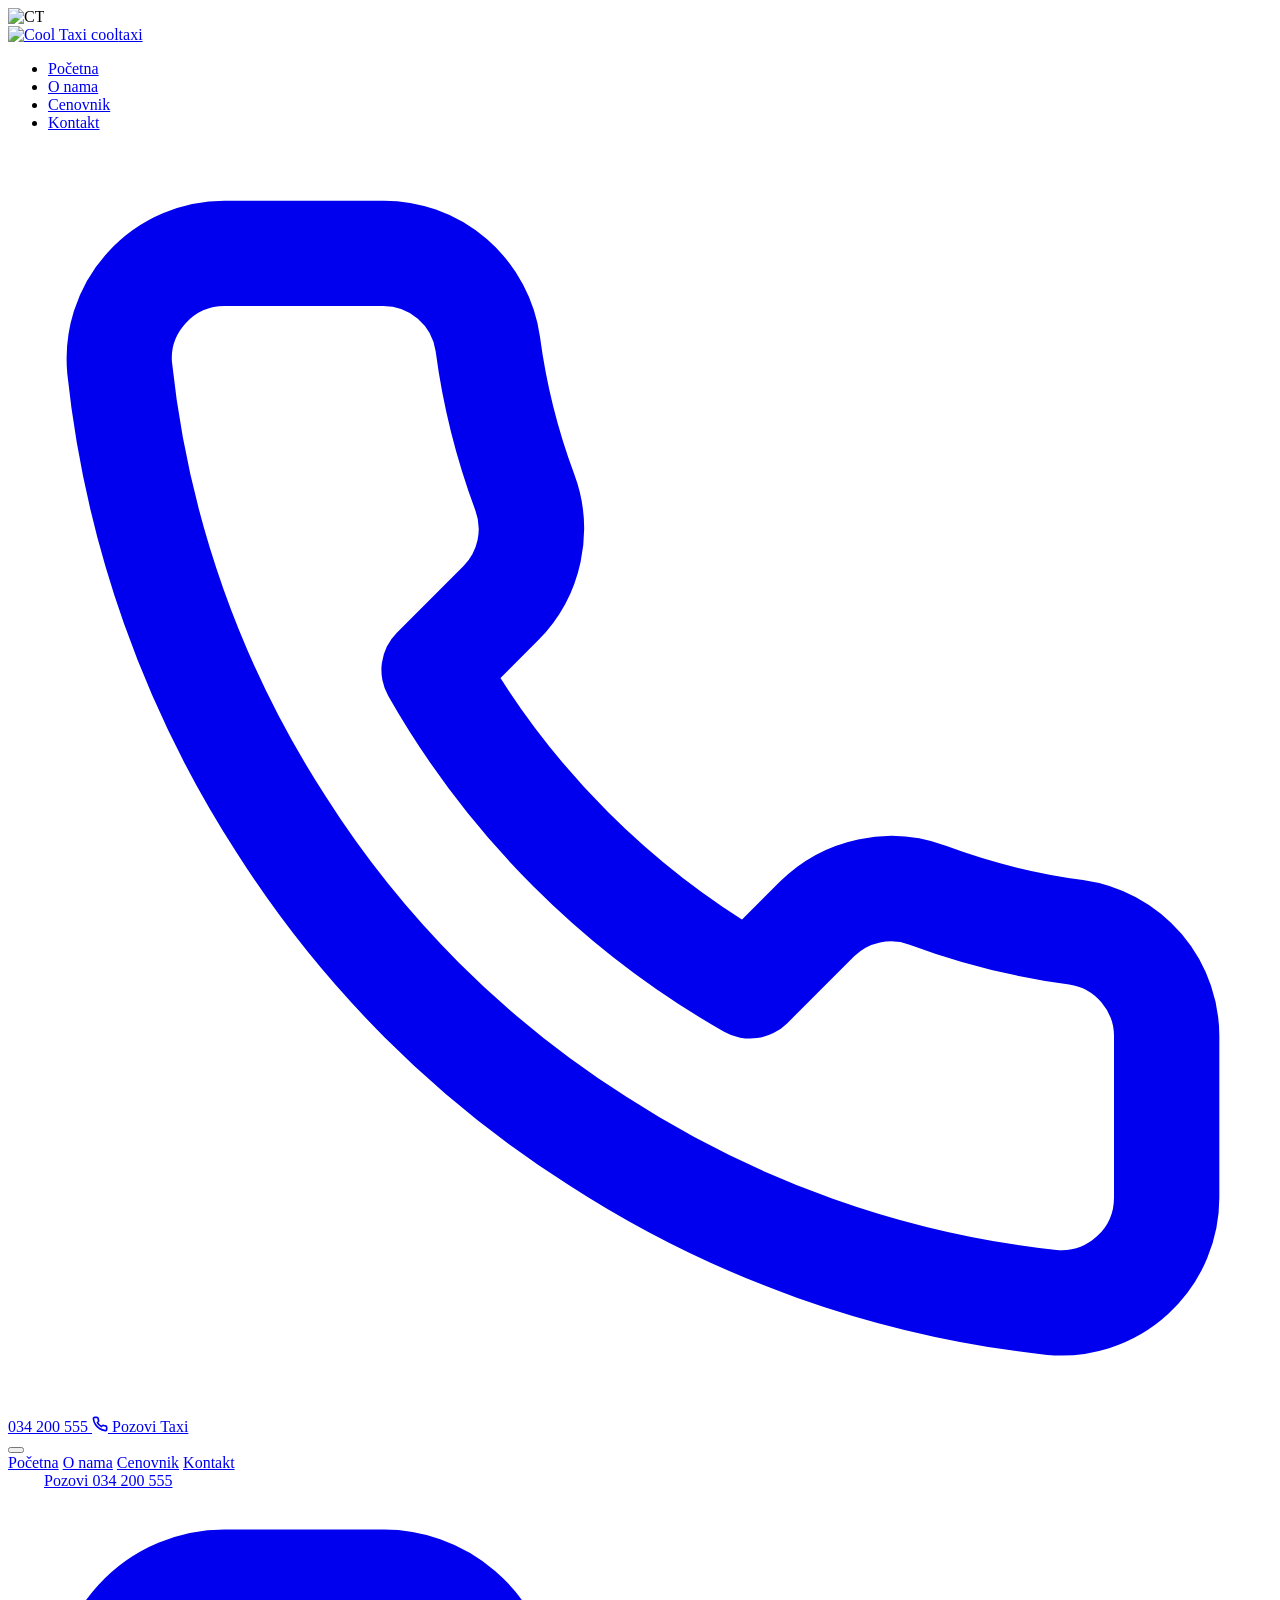
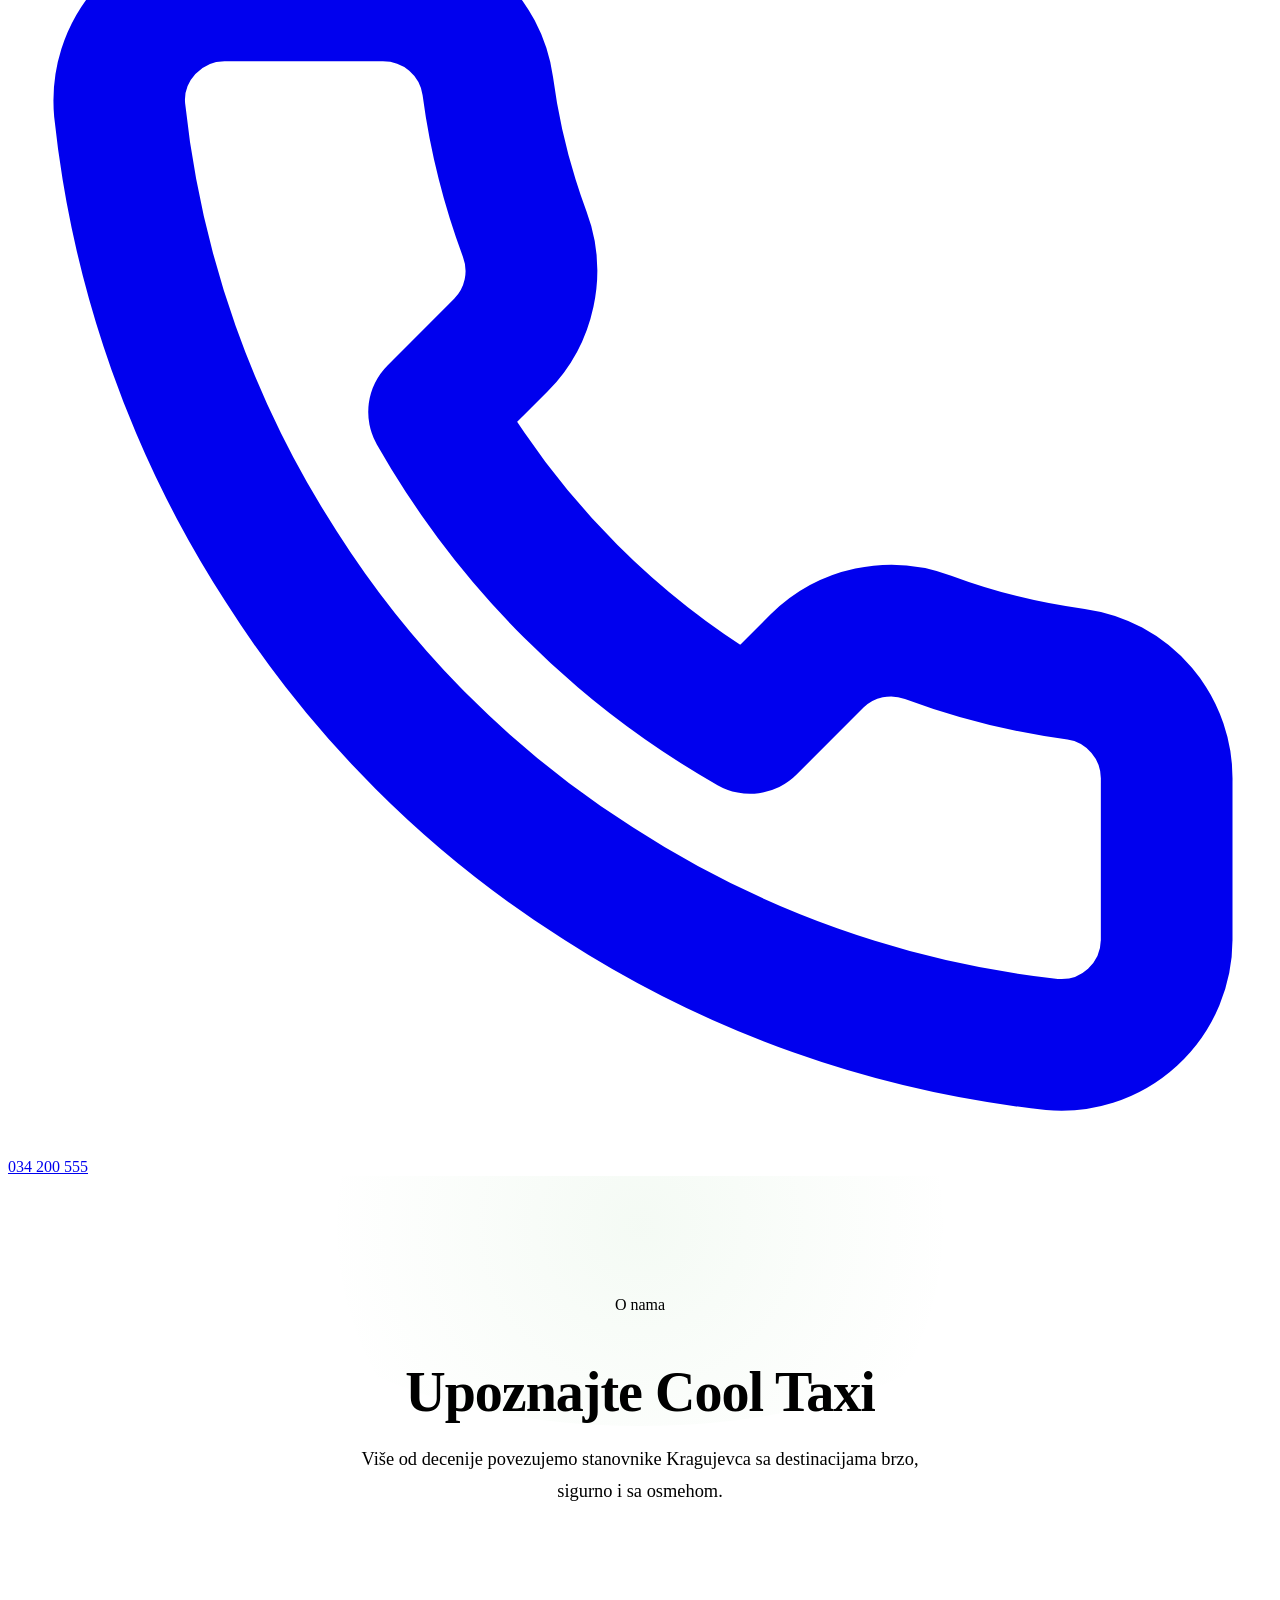
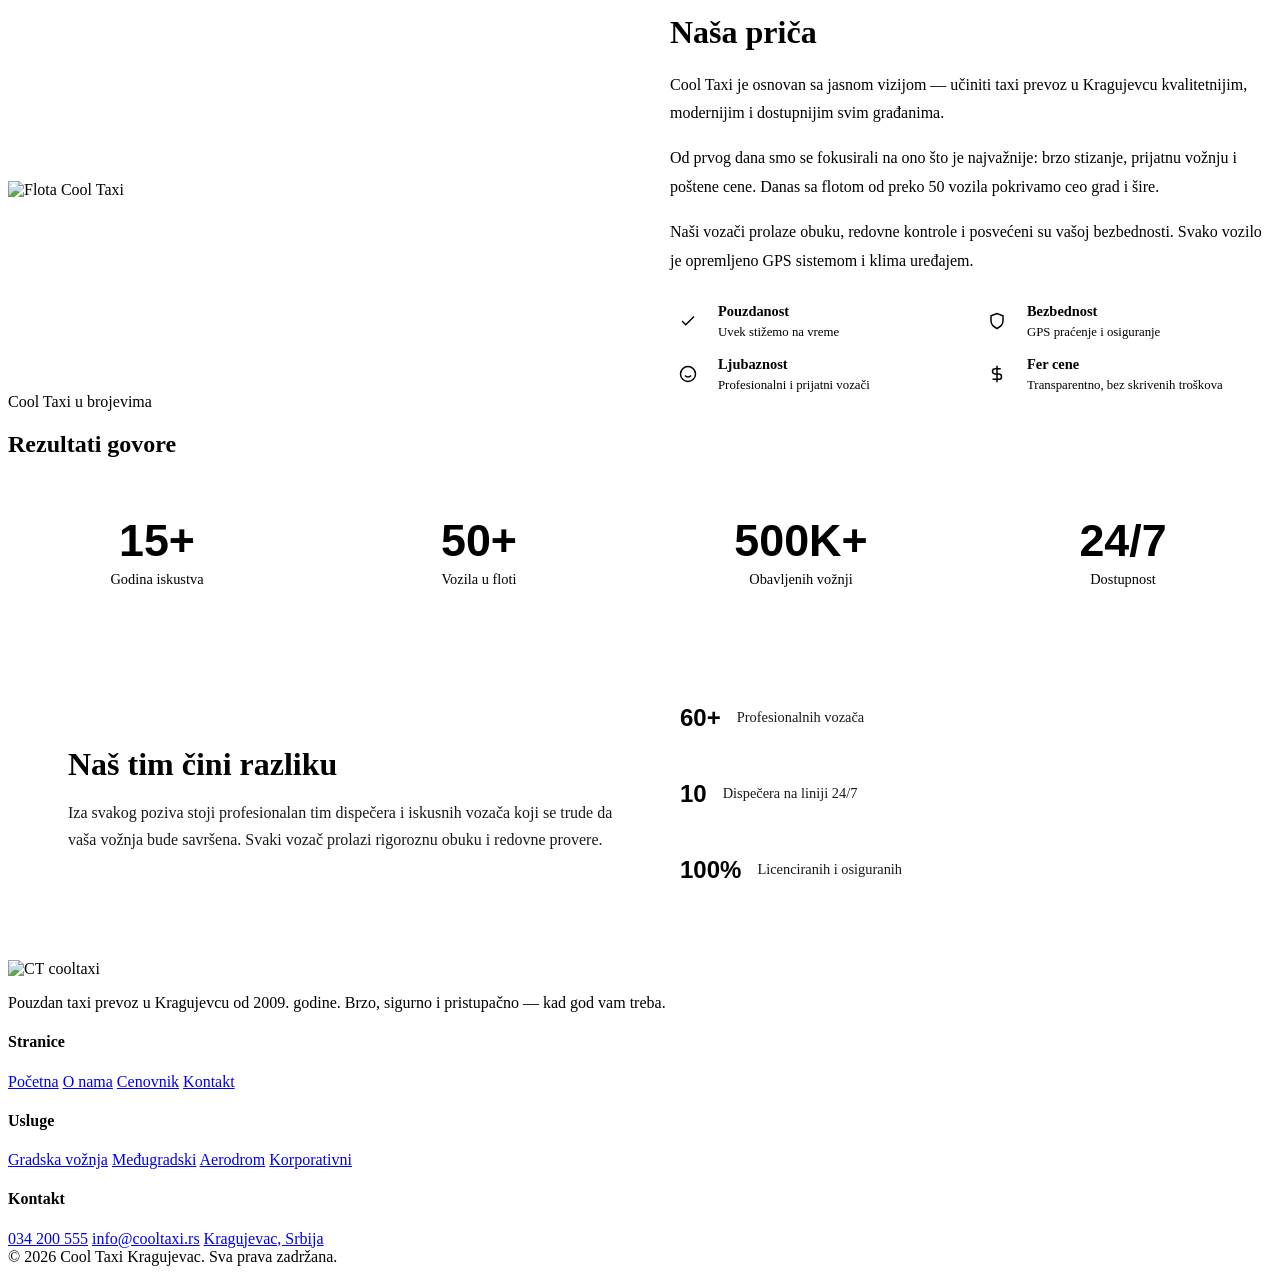
==== about.html @ 4e8cf523 "Add files via upload" ====
<!DOCTYPE html>
<html lang="sr">
<head>
  <meta charset="UTF-8">
  <meta name="viewport" content="width=device-width, initial-scale=1.0">
  <title>O nama — Cool Taxi Kragujevac</title>
  <meta name="description" content="Saznajte više o Cool Taxi Kragujevac — naša istorija, misija i tim.">
  <link rel="icon" href="assets/img/ct-logo.png" type="image/png">
  <link rel="stylesheet" href="assets/css/styles.css">
  <style>
    /* ===== ABOUT HERO ===== */
    .about-hero {
      background: linear-gradient(165deg, var(--white) 0%, var(--gray-50) 60%, var(--green-light) 100%);
      text-align: center;
      padding: 120px 24px 80px;
      position: relative;
      overflow: hidden;
    }

    .about-hero::before {
      content: '';
      position: absolute;
      top: -150px;
      left: 50%;
      transform: translateX(-50%);
      width: 800px;
      height: 400px;
      background: radial-gradient(circle, rgba(75,179,75,0.06) 0%, transparent 70%);
      border-radius: 50%;
    }

    .about-hero .container { position: relative; z-index: 2; }

    .about-hero h1 {
      font-size: clamp(2.5rem, 5vw, 3.5rem);
      margin-bottom: 20px;
      letter-spacing: -1px;
    }

    .about-hero h1 .highlight { color: var(--green-primary); }

    .about-hero p {
      font-size: 1.15rem;
      color: var(--text-secondary);
      max-width: 580px;
      margin: 0 auto;
      line-height: 1.7;
    }

    /* ===== STORY SECTION ===== */
    .story-grid {
      display: grid;
      grid-template-columns: 1fr 1fr;
      gap: 60px;
      align-items: center;
    }

    .story-image {
      border-radius: var(--radius-xl);
      overflow: hidden;
      box-shadow: var(--shadow-xl);
    }

    .story-image img { width: 100%; display: block; }

    .story-content h2 { font-size: 2rem; margin-bottom: 20px; }
    .story-content h2 .highlight { color: var(--green-primary); }

    .story-content p {
      color: var(--text-secondary);
      font-size: 1rem;
      line-height: 1.8;
      margin-bottom: 16px;
    }

    .story-values {
      display: grid;
      grid-template-columns: 1fr 1fr;
      gap: 16px;
      margin-top: 28px;
    }

    .value-item {
      display: flex;
      align-items: flex-start;
      gap: 12px;
    }

    .value-icon {
      width: 36px;
      height: 36px;
      min-width: 36px;
      border-radius: 10px;
      background: var(--green-glow);
      display: flex;
      align-items: center;
      justify-content: center;
    }

    .value-icon svg {
      width: 18px;
      height: 18px;
      color: var(--green-primary);
    }

    .value-item strong { display: block; font-size: 0.9rem; margin-bottom: 2px; }
    .value-item span { font-size: 0.8rem; color: var(--text-muted); }

    /* ===== MILESTONE HORIZONTAL SCROLL SECTION ===== */
    .milestone-section {
      padding: 0;
      position: relative;
      background: var(--charcoal);
      overflow: hidden;
    }

    .milestone-sticky {
      position: sticky;
      top: 0;
      height: 100vh;
      display: flex;
      flex-direction: column;
      justify-content: center;
      overflow: hidden;
    }

    .milestone-header {
      text-align: center;
      padding: 0 24px;
      margin-bottom: 48px;
    }

    .milestone-header .badge {
      display: inline-flex;
      align-items: center;
      gap: 6px;
      padding: 6px 16px;
      background: rgba(75,179,75,0.15);
      color: var(--green-primary);
      border-radius: 100px;
      font-size: 0.8rem;
      font-weight: 600;
      text-transform: uppercase;
      letter-spacing: 0.5px;
      margin-bottom: 12px;
    }

    .milestone-header h2 {
      font-family: 'Outfit', sans-serif;
      font-size: clamp(1.8rem, 3.5vw, 2.5rem);
      color: var(--white);
    }

    .road-container {
      position: relative;
      width: 100%;
      overflow: hidden;
    }

    .road-track {
      display: flex;
      gap: 0;
      will-change: transform;
      transition: none;
    }

    .road-bg {
      position: absolute;
      bottom: 94px;
      left: 0;
      width: 100%;
      height: 4px;
      background: rgba(255,255,255,0.06);
    }

    .road-dashes {
      position: absolute;
      bottom: 95px;
      left: 0;
      width: 300%;
      height: 2px;
      background: repeating-linear-gradient(90deg, rgba(255,255,255,0.15) 0px, rgba(255,255,255,0.15) 20px, transparent 20px, transparent 40px);
    }

    /* Each milestone card */
    .milestone-item {
      min-width: 300px;
      padding: 0 28px;
      display: flex;
      flex-direction: column;
      align-items: center;
      text-align: center;
      position: relative;
    }

    /* Icon circle per milestone */
    .milestone-icon {
      width: 72px;
      height: 72px;
      border-radius: 20px;
      background: rgba(75,179,75,0.15);
      border: 1.5px solid rgba(75,179,75,0.3);
      display: flex;
      align-items: center;
      justify-content: center;
      margin-bottom: 16px;
      font-size: 1.9rem;
      transition: background-color 0.3s ease;
    }

    .milestone-item:hover .milestone-icon {
      background: rgba(75,179,75,0.25);
    }

    .milestone-item .year {
      font-family: 'Outfit', sans-serif;
      font-size: 2.2rem;
      font-weight: 900;
      color: var(--green-primary);
      margin-bottom: 8px;
      line-height: 1;
    }

    .milestone-item .title {
      font-family: 'Outfit', sans-serif;
      font-size: 1rem;
      font-weight: 700;
      color: var(--white);
      margin-bottom: 8px;
    }

    .milestone-item .desc {
      font-size: 0.82rem;
      color: var(--gray-400);
      line-height: 1.6;
      max-width: 240px;
    }

    .milestone-item .dot {
      width: 12px;
      height: 12px;
      background: var(--green-primary);
      border-radius: 50%;
      margin-top: 20px;
      box-shadow: 0 0 12px rgba(75,179,75,0.5);
      position: relative;
    }

    .milestone-item .dot::before {
      content: '';
      position: absolute;
      top: 50%;
      left: 50%;
      transform: translate(-50%, -50%);
      width: 24px;
      height: 24px;
      border: 2px solid rgba(75,179,75,0.3);
      border-radius: 50%;
    }

    /* Taxi car on road */
    .taxi-on-road {
      position: absolute;
      bottom: 80px;
      left: 40px;
      width: 60px;
      height: 30px;
      transition: none;
      will-change: left;
      z-index: 10;
    }

    .taxi-on-road svg { width: 100%; height: 100%; }

    .milestone-progress-bar {
      position: absolute;
      bottom: 40px;
      left: 24px;
      right: 24px;
      height: 6px;
      background: rgba(255,255,255,0.08);
      border-radius: 3px;
    }

    .milestone-progress-fill {
      height: 100%;
      width: 0%;
      background: linear-gradient(90deg, var(--green-primary), #6FD36F);
      border-radius: 3px;
      transition: width 0.05s linear;
    }

    /* ===== NUMBERS / STATS ===== */
    .stats-section { background: var(--white); }

    .stats-grid {
      display: grid;
      grid-template-columns: repeat(4, 1fr);
      gap: 24px;
    }

    .stat-card {
      text-align: center;
      padding: 40px 20px;
      background: var(--gray-50);
      border-radius: var(--radius-lg);
      border: 1px solid var(--gray-200);
      transition: border-color 0.3s ease, transform 0.3s ease, box-shadow 0.3s ease;
    }

    .stat-card:hover {
      border-color: var(--green-primary);
      transform: translateY(-4px);
      box-shadow: var(--shadow-md);
    }

    .stat-card .number {
      font-family: 'Outfit', sans-serif;
      font-size: 2.8rem;
      font-weight: 900;
      color: var(--green-primary);
      line-height: 1;
    }

    .stat-card .label {
      font-size: 0.9rem;
      color: var(--text-secondary);
      margin-top: 8px;
    }

    /* ===== TEAM ===== */
    .team-banner {
      background: linear-gradient(135deg, var(--green-primary), #3DB83D);
      color: var(--white);
      border-radius: var(--radius-xl);
      padding: 60px;
      display: grid;
      grid-template-columns: 1fr 1fr;
      gap: 40px;
      align-items: center;
      position: relative;
      overflow: hidden;
    }

    .team-banner::before {
      content: '';
      position: absolute;
      top: -50%;
      right: -30%;
      width: 400px;
      height: 400px;
      background: rgba(255,255,255,0.06);
      border-radius: 50%;
    }

    .team-banner h2 { font-size: 2rem; margin-bottom: 16px; }
    .team-banner p { opacity: 0.9; line-height: 1.7; font-size: 1rem; }

    .team-banner-right {
      display: flex;
      flex-direction: column;
      gap: 16px;
    }

    .team-item {
      display: flex;
      align-items: center;
      gap: 16px;
      background: rgba(255,255,255,0.12);
      border-radius: var(--radius-md);
      padding: 16px 20px;
    }

    .team-item .num {
      font-family: 'Outfit', sans-serif;
      font-size: 1.5rem;
      font-weight: 800;
    }

    .team-item span { font-size: 0.9rem; opacity: 0.9; }

    /* ===== RESPONSIVE ===== */
    @media (max-width: 1024px) {
      .story-grid { grid-template-columns: 1fr; gap: 32px; }
      .stats-grid { grid-template-columns: 1fr 1fr; }
      .team-banner { grid-template-columns: 1fr; padding: 40px; }
    }

    @media (max-width: 768px) {
      .about-hero { padding: 80px 16px 60px; }
      .story-values { grid-template-columns: 1fr; }
      .milestone-item { min-width: 260px; padding: 0 20px; }
      .milestone-icon { width: 56px; height: 56px; font-size: 1.5rem; }
      .stats-grid { grid-template-columns: 1fr 1fr; }
      .team-banner { padding: 32px; }
    }

    @media (max-width: 480px) {
      .stats-grid { grid-template-columns: 1fr; }
    }
  </style>
</head>
<body>

  <!-- Loading Screen -->
  <div class="loader-screen">
    <img src="assets/img/ct-logo.png" alt="CT" class="loader-logo">
    <div class="loader-car"></div>
  </div>

  <!-- Progress Bar -->
  <div class="top-progress-bar"><div class="fill"></div></div>

  <!-- Navbar -->
  <nav class="navbar">
    <div class="nav-container">
      <a href="index.html" class="nav-logo">
        <img src="assets/img/ct-logo.png" alt="Cool Taxi">
        <span class="cool">cool</span><span class="taxi">taxi</span>
      </a>
      <ul class="nav-links">
        <li><a href="index.html">Početna</a></li>
        <li><a href="about.html" class="active">O nama</a></li>
        <li><a href="cenovnik.html">Cenovnik</a></li>
        <li><a href="kontakt.html">Kontakt</a></li>
      </ul>
      <div class="nav-cta">
        <a href="tel:034200555" class="nav-phone">
          <svg xmlns="http://www.w3.org/2000/svg" viewBox="0 0 24 24" fill="none" stroke="currentColor" stroke-width="2" stroke-linecap="round" stroke-linejoin="round"><path d="M22 16.92v3a2 2 0 0 1-2.18 2 19.79 19.79 0 0 1-8.63-3.07 19.5 19.5 0 0 1-6-6 19.79 19.79 0 0 1-3.07-8.67A2 2 0 0 1 4.11 2h3a2 2 0 0 1 2 1.72c.127.96.362 1.903.7 2.81a2 2 0 0 1-.45 2.11L8.09 9.91a16 16 0 0 0 6 6l1.27-1.27a2 2 0 0 1 2.11-.45c.907.338 1.85.573 2.81.7A2 2 0 0 1 22 16.92z"/></svg>
          034 200 555
        </a>
        <a href="tel:034200555" class="btn-primary">
          <svg xmlns="http://www.w3.org/2000/svg" width="16" height="16" viewBox="0 0 24 24" fill="none" stroke="currentColor" stroke-width="2.5" stroke-linecap="round" stroke-linejoin="round"><path d="M22 16.92v3a2 2 0 0 1-2.18 2 19.79 19.79 0 0 1-8.63-3.07 19.5 19.5 0 0 1-6-6 19.79 19.79 0 0 1-3.07-8.67A2 2 0 0 1 4.11 2h3a2 2 0 0 1 2 1.72c.127.96.362 1.903.7 2.81a2 2 0 0 1-.45 2.11L8.09 9.91a16 16 0 0 0 6 6l1.27-1.27a2 2 0 0 1 2.11-.45c.907.338 1.85.573 2.81.7A2 2 0 0 1 22 16.92z"/></svg>
          Pozovi Taxi
        </a>
      </div>
      <button class="hamburger" aria-label="Menu">
        <span></span><span></span><span></span>
      </button>
    </div>
  </nav>

  <!-- Mobile Menu -->
  <div class="mobile-menu">
    <a href="index.html">Početna</a>
    <a href="about.html" class="active">O nama</a>
    <a href="cenovnik.html">Cenovnik</a>
    <a href="kontakt.html">Kontakt</a>
    <div class="mobile-phone">
      <a href="tel:034200555" class="btn-primary" style="padding:14px 36px;font-size:1rem;">Pozovi 034 200 555</a>
    </div>
  </div>

  <!-- Phone Float -->
  <a href="tel:034200555" class="phone-float">
    <svg xmlns="http://www.w3.org/2000/svg" viewBox="0 0 24 24" fill="none" stroke="currentColor" stroke-width="2.5" stroke-linecap="round" stroke-linejoin="round"><path d="M22 16.92v3a2 2 0 0 1-2.18 2 19.79 19.79 0 0 1-8.63-3.07 19.5 19.5 0 0 1-6-6 19.79 19.79 0 0 1-3.07-8.67A2 2 0 0 1 4.11 2h3a2 2 0 0 1 2 1.72c.127.96.362 1.903.7 2.81a2 2 0 0 1-.45 2.11L8.09 9.91a16 16 0 0 0 6 6l1.27-1.27a2 2 0 0 1 2.11-.45c.907.338 1.85.573 2.81.7A2 2 0 0 1 22 16.92z"/></svg>
    <span class="tooltip">034 200 555</span>
  </a>

  <!-- ==================== HERO ==================== -->
  <section class="about-hero">
    <div class="container">
      <div class="section-header" style="margin-bottom:0;">
        <div class="badge">O nama</div>
        <h1>Upoznajte <span class="highlight">Cool Taxi</span></h1>
        <p>Više od decenije povezujemo stanovnike Kragujevca sa destinacijama brzo, sigurno i sa osmehom.</p>
      </div>
    </div>
  </section>

  <!-- ==================== NAŠA PRIČA ==================== -->
  <section class="section">
    <div class="container">
      <div class="story-grid">
        <div class="story-image reveal-left">
          <img src="assets/img/fleet.png" alt="Flota Cool Taxi">
        </div>
        <div class="story-content reveal-right">
          <h2>Naša <span class="highlight">priča</span></h2>
          <p>Cool Taxi je osnovan sa jasnom vizijom — učiniti taxi prevoz u Kragujevcu kvalitetnijim, modernijim i dostupnijim svim građanima.</p>
          <p>Od prvog dana smo se fokusirali na ono što je najvažnije: brzo stizanje, prijatnu vožnju i poštene cene. Danas sa flotom od preko 50 vozila pokrivamo ceo grad i šire.</p>
          <p>Naši vozači prolaze obuku, redovne kontrole i posvećeni su vašoj bezbednosti. Svako vozilo je opremljeno GPS sistemom i klima uređajem.</p>

          <div class="story-values">
            <div class="value-item">
              <div class="value-icon">
                <svg xmlns="http://www.w3.org/2000/svg" viewBox="0 0 24 24" fill="none" stroke="currentColor" stroke-width="2"><polyline points="20 6 9 17 4 12"/></svg>
              </div>
              <div><strong>Pouzdanost</strong><span>Uvek stižemo na vreme</span></div>
            </div>
            <div class="value-item">
              <div class="value-icon">
                <svg xmlns="http://www.w3.org/2000/svg" viewBox="0 0 24 24" fill="none" stroke="currentColor" stroke-width="2"><path d="M12 22s8-4 8-10V5l-8-3-8 3v7c0 6 8 10 8 10z"/></svg>
              </div>
              <div><strong>Bezbednost</strong><span>GPS praćenje i osiguranje</span></div>
            </div>
            <div class="value-item">
              <div class="value-icon">
                <svg xmlns="http://www.w3.org/2000/svg" viewBox="0 0 24 24" fill="none" stroke="currentColor" stroke-width="2"><circle cx="12" cy="12" r="10"/><path d="M8 14s1.5 2 4 2 4-2 4-2"/><line x1="9" y1="9" x2="9.01" y2="9"/><line x1="15" y1="9" x2="15.01" y2="9"/></svg>
              </div>
              <div><strong>Ljubaznost</strong><span>Profesionalni i prijatni vozači</span></div>
            </div>
            <div class="value-item">
              <div class="value-icon">
                <svg xmlns="http://www.w3.org/2000/svg" viewBox="0 0 24 24" fill="none" stroke="currentColor" stroke-width="2"><line x1="12" y1="1" x2="12" y2="23"/><path d="M17 5H9.5a3.5 3.5 0 0 0 0 7h5a3.5 3.5 0 0 1 0 7H6"/></svg>
              </div>
              <div><strong>Fer cene</strong><span>Transparentno, bez skrivenih troškova</span></div>
            </div>
          </div>
        </div>
      </div>
    </div>
  </section>

  <!-- ==================== STATS ==================== -->
  <section class="section stats-section">
    <div class="container">
      <div class="section-header reveal">
        <div class="badge">Cool Taxi u brojevima</div>
        <h2>Rezultati govore</h2>
      </div>
      <div class="stats-grid">
        <div class="stat-card reveal" style="transition-delay:0.05s">
          <div class="number">15+</div>
          <div class="label">Godina iskustva</div>
        </div>
        <div class="stat-card reveal" style="transition-delay:0.15s">
          <div class="number">50+</div>
          <div class="label">Vozila u floti</div>
        </div>
        <div class="stat-card reveal" style="transition-delay:0.25s">
          <div class="number">500K+</div>
          <div class="label">Obavljenih vožnji</div>
        </div>
        <div class="stat-card reveal" style="transition-delay:0.35s">
          <div class="number">24/7</div>
          <div class="label">Dostupnost</div>
        </div>
      </div>
    </div>
  </section>

  <!-- ==================== TEAM BANNER ==================== -->
  <section class="section">
    <div class="container">
      <div class="team-banner reveal">
        <div>
          <h2>Naš tim čini razliku</h2>
          <p>Iza svakog poziva stoji profesionalan tim dispečera i iskusnih vozača koji se trude da vaša vožnja bude savršena. Svaki vozač prolazi rigoroznu obuku i redovne provere.</p>
        </div>
        <div class="team-banner-right">
          <div class="team-item">
            <div class="num">60+</div>
            <span>Profesionalnih vozača</span>
          </div>
          <div class="team-item">
            <div class="num">10</div>
            <span>Dispečera na liniji 24/7</span>
          </div>
          <div class="team-item">
            <div class="num">100%</div>
            <span>Licenciranih i osiguranih</span>
          </div>
        </div>
      </div>
    </div>
  </section>

  <!-- ==================== FOOTER ==================== -->
  <footer class="footer">
    <div class="footer-grid">
      <div class="footer-brand">
        <div class="logo">
          <img src="assets/img/ct-logo.png" alt="CT">
          <span>cool<span style="color:var(--green-primary)">taxi</span></span>
        </div>
        <p>Pouzdan taxi prevoz u Kragujevcu od 2009. godine. Brzo, sigurno i pristupačno — kad god vam treba.</p>
      </div>
      <div class="footer-col">
        <h4>Stranice</h4>
        <a href="index.html">Početna</a>
        <a href="about.html">O nama</a>
        <a href="cenovnik.html">Cenovnik</a>
        <a href="kontakt.html">Kontakt</a>
      </div>
      <div class="footer-col">
        <h4>Usluge</h4>
        <a href="#">Gradska vožnja</a>
        <a href="#">Međugradski</a>
        <a href="#">Aerodrom</a>
        <a href="#">Korporativni</a>
      </div>
      <div class="footer-col">
        <h4>Kontakt</h4>
        <a href="tel:034200555">034 200 555</a>
        <a href="mailto:info@cooltaxi.rs">info@cooltaxi.rs</a>
        <a href="#">Kragujevac, Srbija</a>
      </div>
    </div>
    <div class="footer-bottom">
      <span>© 2026 Cool Taxi Kragujevac. Sva prava zadržana.</span>
    </div>
  </footer>

  <script src="assets/js/main.js"></script>
  <script>
    // ===== HORIZONTAL TAXI SCROLL MILESTONE =====
    (function() {
      const section = document.getElementById('milestone');
      const track = document.getElementById('roadTrack');
      const taxi = document.getElementById('taxiOnRoad');
      const progressFill = document.getElementById('milestoneProgress');
      if (!section || !track) return;

      function handleScroll() {
        const rect = section.getBoundingClientRect();
        const sectionHeight = section.offsetHeight;
        const viewH = window.innerHeight;

        const scrolled = -rect.top;
        const maxScroll = sectionHeight - viewH;
        let progress = Math.max(0, Math.min(1, scrolled / maxScroll));

        const items = track.children.length;
        const itemWidth = track.children[0] ? track.children[0].offsetWidth : 300;
        const totalWidth = itemWidth * items;
        const containerWidth = track.parentElement.offsetWidth;
        const maxTranslate = Math.max(0, totalWidth - containerWidth + 60);

        track.style.transform = `translateX(${-progress * maxTranslate}px)`;

        if (taxi) {
          const taxiMax = containerWidth - 80;
          taxi.style.left = (40 + progress * taxiMax) + 'px';
        }

        if (progressFill) {
          progressFill.style.width = (progress * 100) + '%';
        }
      }

      window.addEventListener('scroll', handleScroll, { passive: true });
      handleScroll();
    })();
  </script>
</body>
</html>
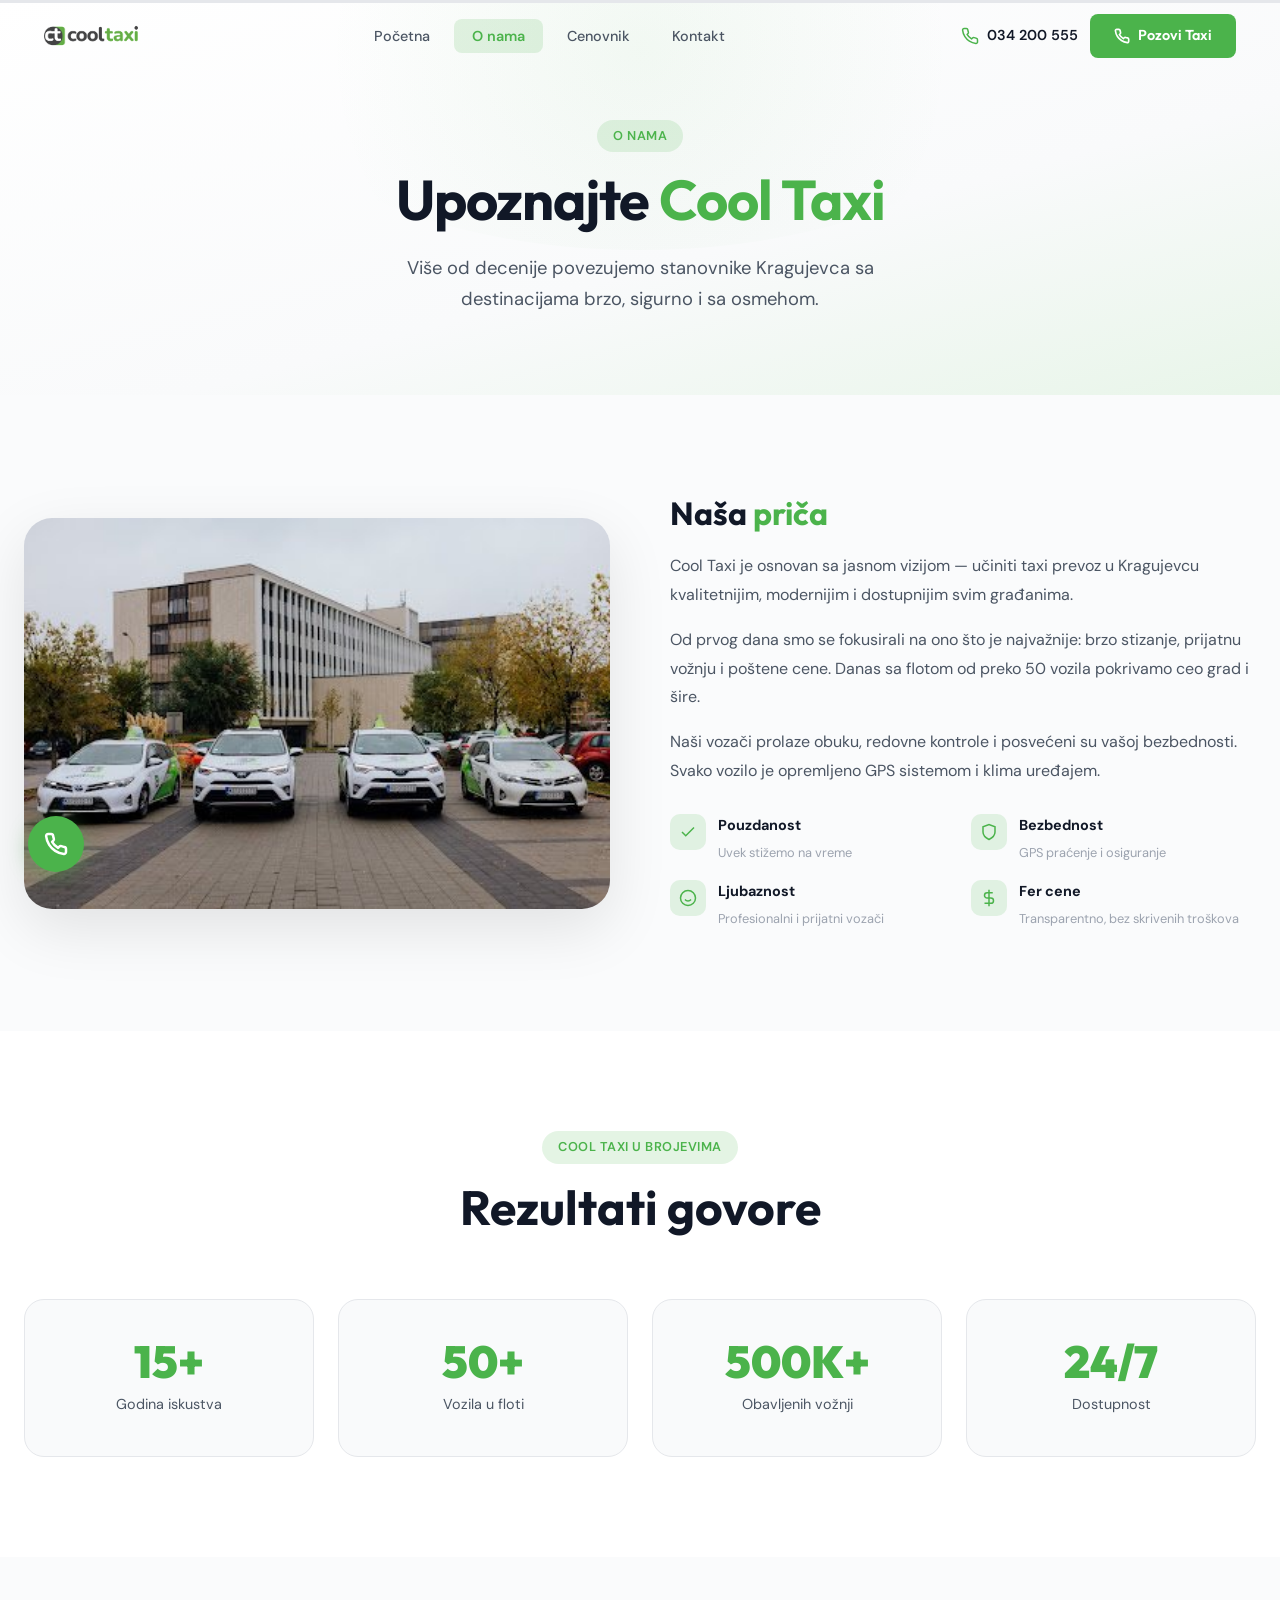
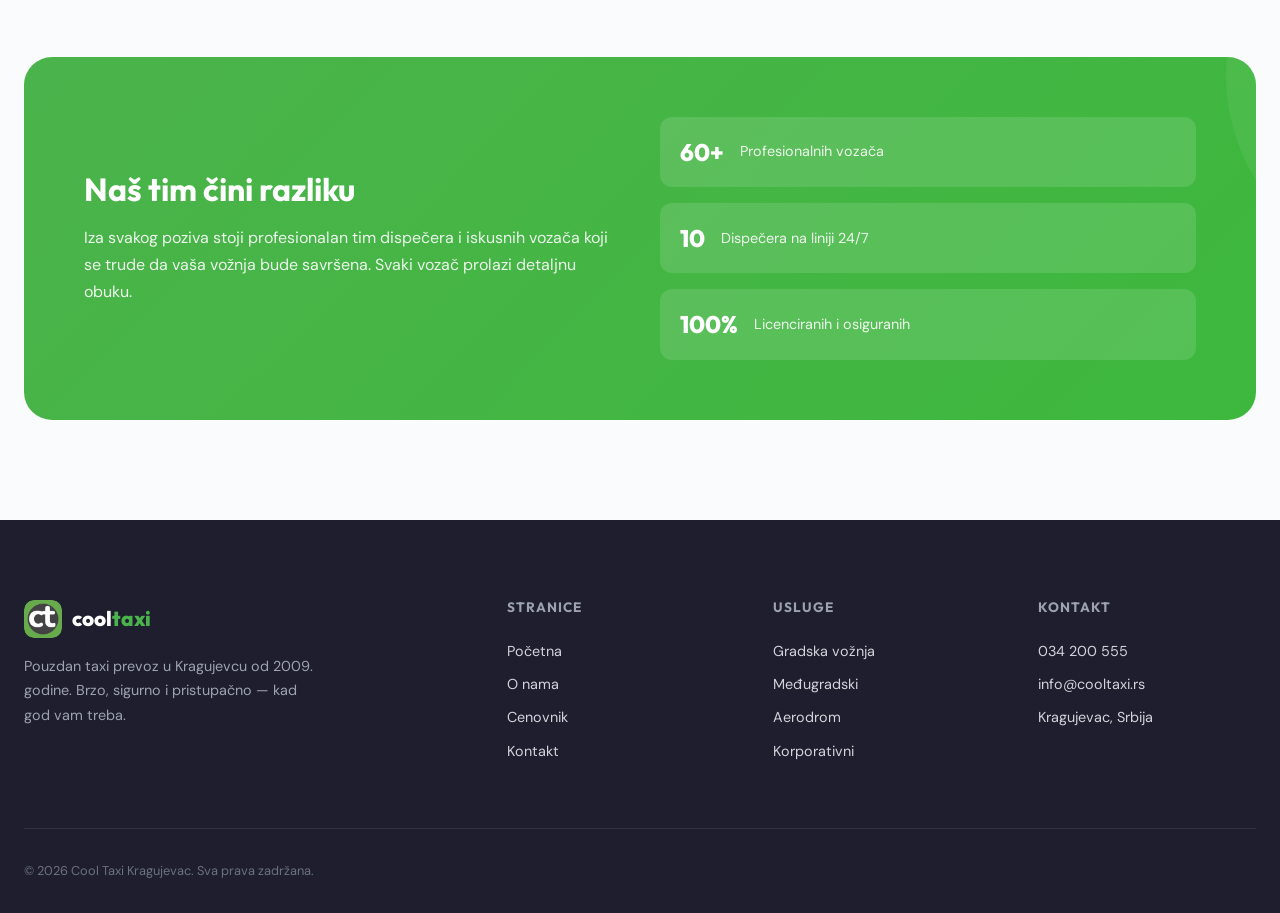
==== commit 68d0cf63: "Initial commit — Cool Taxi Kragujevac website Co-Authored-By: Claude Sonnet 4.6 <noreply@anthropic.c" ====
--- a/about.html
+++ b/about.html
@@ -404,7 +404,7 @@
 
   <!-- Loading Screen -->
   <div class="loader-screen">
-    <img src="assets/img/ct-logo.png" alt="CT" class="loader-logo">
+    <img src="logo.png" alt="CT" class="loader-logo">
     <div class="loader-car"></div>
   </div>
 
@@ -414,9 +414,8 @@
   <!-- Navbar -->
   <nav class="navbar">
     <div class="nav-container">
-      <a href="index.html" class="nav-logo">
-        <img src="assets/img/ct-logo.png" alt="Cool Taxi">
-        <span class="cool">cool</span><span class="taxi">taxi</span>
+      <a href="index.html" >
+        <img src="logo.png" alt="Cool Taxi" class="nav-logo-img">
       </a>
       <ul class="nav-links">
         <li><a href="index.html">Početna</a></li>
@@ -546,7 +545,7 @@
       <div class="team-banner reveal">
         <div>
           <h2>Naš tim čini razliku</h2>
-          <p>Iza svakog poziva stoji profesionalan tim dispečera i iskusnih vozača koji se trude da vaša vožnja bude savršena. Svaki vozač prolazi rigoroznu obuku i redovne provere.</p>
+          <p>Iza svakog poziva stoji profesionalan tim dispečera i iskusnih vozača koji se trude da vaša vožnja bude savršena. Svaki vozač prolazi detaljnu obuku.</p>
         </div>
         <div class="team-banner-right">
           <div class="team-item">
--- a/assets/css/styles.css
+++ b/assets/css/styles.css
@@ -0,0 +1,770 @@
+/* ============================================
+   COOL TAXI KRAGUJEVAC — Global Styles
+   ============================================ */
+
+@import url('https://fonts.googleapis.com/css2?family=Outfit:wght@300;400;500;600;700;800;900&family=DM+Sans:ital,wght@0,400;0,500;0,700;1,400&display=swap');
+
+:root {
+  --green-primary: #4BB34B;
+  --green-dark: #3A9A3A;
+  --green-light: #E8F5E9;
+  --green-glow: rgba(75, 179, 75, 0.15);
+  --charcoal: #1E1E2E;
+  --charcoal-light: #2D2D3F;
+  --gray-900: #111827;
+  --gray-800: #1F2937;
+  --gray-700: #374151;
+  --gray-600: #4B5563;
+  --gray-500: #6B7280;
+  --gray-400: #9CA3AF;
+  --gray-300: #D1D5DB;
+  --gray-200: #E5E7EB;
+  --gray-100: #F3F4F6;
+  --gray-50: #F9FAFB;
+  --white: #FFFFFF;
+  --bg: #FAFBFC;
+  --text-primary: #111827;
+  --text-secondary: #4B5563;
+  --text-muted: #9CA3AF;
+  --shadow-sm: 0 1px 2px rgba(0,0,0,0.04);
+  --shadow-md: 0 4px 12px rgba(0,0,0,0.06);
+  --shadow-lg: 0 12px 40px rgba(0,0,0,0.08);
+  --shadow-xl: 0 20px 60px rgba(0,0,0,0.1);
+  --shadow-green: 0 8px 30px rgba(75, 179, 75, 0.2);
+  --radius-sm: 8px;
+  --radius-md: 12px;
+  --radius-lg: 20px;
+  --radius-xl: 28px;
+  --transition: 0.3s cubic-bezier(0.4, 0, 0.2, 1);
+  --transition-slow: 0.6s cubic-bezier(0.4, 0, 0.2, 1);
+}
+
+*, *::before, *::after {
+  margin: 0;
+  padding: 0;
+  box-sizing: border-box;
+}
+
+html {
+  scroll-behavior: smooth;
+  font-size: 16px;
+}
+
+body {
+  font-family: 'DM Sans', sans-serif;
+  background: var(--bg);
+  color: var(--text-primary);
+  line-height: 1.6;
+  -webkit-font-smoothing: antialiased;
+  -moz-osx-font-smoothing: grayscale;
+}
+
+h1, h2, h3, h4, h5, h6 {
+  font-family: 'Outfit', sans-serif;
+  font-weight: 700;
+  line-height: 1.15;
+}
+
+a {
+  text-decoration: none;
+  color: inherit;
+  transition: var(--transition);
+}
+
+img {
+  max-width: 100%;
+  height: auto;
+  display: block;
+}
+
+/* ============================================
+   LOADING SCREEN
+   ============================================ */
+.loader-screen {
+  position: fixed;
+  inset: 0;
+  z-index: 10000;
+  background: var(--white);
+  display: flex;
+  flex-direction: column;
+  align-items: center;
+  justify-content: center;
+  transition: opacity 0.3s ease, visibility 0.3s ease;
+}
+
+.loader-screen.hidden {
+  opacity: 0;
+  visibility: hidden;
+  pointer-events: none;
+}
+
+.loader-logo {
+  width: auto;
+  height: 100px;
+  max-width: 260px;
+  object-fit: contain;
+  animation: loaderPulse 1.2s ease-in-out infinite;
+  margin-bottom: 24px;
+}
+
+.loader-car {
+  position: relative;
+  width: 200px;
+  height: 4px;
+  background: var(--gray-200);
+  border-radius: 4px;
+  overflow: hidden;
+}
+
+.loader-car::after {
+  content: '';
+  position: absolute;
+  left: -60%;
+  top: -2px;
+  width: 60%;
+  height: 8px;
+  background: linear-gradient(90deg, transparent, var(--green-primary), transparent);
+  border-radius: 4px;
+  animation: loaderDrive 1.4s ease-in-out infinite;
+}
+
+@keyframes loaderPulse {
+  0%, 100% { transform: scale(1); opacity: 1; }
+  50% { transform: scale(1.05); opacity: 0.8; }
+}
+
+@keyframes loaderDrive {
+  0% { left: -60%; }
+  100% { left: 100%; }
+}
+
+/* ============================================
+   TOP PROGRESS BAR
+   ============================================ */
+.top-progress-bar {
+  position: fixed;
+  top: 0;
+  left: 0;
+  width: 100%;
+  height: 3px;
+  z-index: 9999;
+  background: var(--gray-200);
+}
+
+.top-progress-bar .fill {
+  height: 100%;
+  width: 0%;
+  background: linear-gradient(90deg, var(--green-primary), #6FD36F);
+  border-radius: 0 2px 2px 0;
+  transition: width 0.15s linear;
+}
+
+/* ============================================
+   ANNOUNCEMENT BAR
+   ============================================ */
+.announcement-bar {
+  background: var(--charcoal);
+  color: var(--white);
+  text-align: center;
+  padding: 10px 20px;
+  font-size: 0.8rem;
+  font-weight: 500;
+  letter-spacing: 0.3px;
+  position: relative;
+  z-index: 100;
+}
+
+.announcement-bar a {
+  color: var(--green-primary);
+  font-weight: 600;
+  margin-left: 8px;
+}
+
+.announcement-bar a:hover {
+  text-decoration: underline;
+}
+
+/* ============================================
+   NAVIGATION
+   ============================================ */
+.navbar {
+  position: fixed;
+  top: 0; left: 0; right: 0;
+  z-index: 1000;
+  background: transparent;
+  border-bottom: none;
+  transition: padding 0.5s ease, background 0.5s ease, box-shadow 0.5s ease;
+}
+
+.navbar.scrolled {
+  background: rgba(255, 255, 255, 0.97);
+  backdrop-filter: blur(24px);
+  -webkit-backdrop-filter: blur(24px);
+  border-bottom: 1px solid rgba(75, 179, 75, 0.12);
+  box-shadow: 0 2px 40px rgba(0,0,0,0.07);
+}
+
+.nav-container {
+  max-width: 1240px;
+  margin: 0 auto;
+  padding: 0 24px;
+  display: flex;
+  align-items: center;
+  justify-content: space-between;
+  height: 72px;
+}
+
+.nav-logo {
+  display: flex;
+  align-items: center;
+  gap: 10px;
+  font-family: 'Outfit', sans-serif;
+  font-weight: 800;
+  font-size: 1.35rem;
+}
+
+.nav-logo img {
+  width: 42px;
+  height: 42px;
+  border-radius: 10px;
+}
+
+.nav-logo-img {
+  height: 46px;
+  width: auto;
+  object-fit: contain;
+  display: block;
+}
+
+.nav-logo .cool {
+  color: var(--gray-700);
+}
+
+.nav-logo .taxi {
+  color: var(--green-primary);
+}
+
+.nav-links {
+  display: flex;
+  align-items: center;
+  gap: 6px;
+  list-style: none;
+}
+
+.nav-links a {
+  padding: 8px 18px;
+  border-radius: var(--radius-sm);
+  font-size: 0.9rem;
+  font-weight: 500;
+  color: var(--text-secondary);
+  transition: var(--transition);
+  position: relative;
+}
+
+.nav-links a:hover {
+  color: var(--green-primary);
+  background: var(--green-glow);
+}
+
+.nav-links a.active {
+  color: var(--green-primary);
+  background: var(--green-glow);
+  font-weight: 600;
+}
+
+.nav-cta {
+  display: flex;
+  align-items: center;
+  gap: 12px;
+}
+
+.nav-phone {
+  display: flex;
+  align-items: center;
+  gap: 8px;
+  font-weight: 600;
+  font-size: 0.9rem;
+  color: var(--text-primary);
+}
+
+.nav-phone svg {
+  width: 18px;
+  height: 18px;
+  color: var(--green-primary);
+}
+
+.btn-primary {
+  display: inline-flex;
+  align-items: center;
+  gap: 8px;
+  padding: 10px 24px;
+  background: var(--green-primary);
+  color: var(--white);
+  border: none;
+  border-radius: var(--radius-sm);
+  font-family: 'Outfit', sans-serif;
+  font-weight: 600;
+  font-size: 0.9rem;
+  cursor: pointer;
+  transition: var(--transition);
+  white-space: nowrap;
+}
+
+.btn-primary:hover {
+  background: var(--green-dark);
+  transform: translateY(-1px);
+  box-shadow: var(--shadow-green);
+}
+
+.btn-secondary {
+  display: inline-flex;
+  align-items: center;
+  gap: 8px;
+  padding: 10px 24px;
+  background: transparent;
+  color: var(--text-primary);
+  border: 1.5px solid var(--gray-300);
+  border-radius: var(--radius-sm);
+  font-family: 'Outfit', sans-serif;
+  font-weight: 600;
+  font-size: 0.9rem;
+  cursor: pointer;
+  transition: var(--transition);
+  white-space: nowrap;
+}
+
+.btn-secondary:hover {
+  border-color: var(--green-primary);
+  color: var(--green-primary);
+  background: var(--green-glow);
+}
+
+/* Hamburger */
+.hamburger {
+  display: none;
+  flex-direction: column;
+  gap: 5px;
+  cursor: pointer;
+  padding: 8px;
+  border: none;
+  background: none;
+  z-index: 1001;
+}
+
+.hamburger span {
+  width: 24px;
+  height: 2px;
+  background: var(--text-primary);
+  border-radius: 2px;
+  transition: var(--transition);
+}
+
+.hamburger.active span:nth-child(1) {
+  transform: rotate(45deg) translate(5px, 5px);
+}
+
+.hamburger.active span:nth-child(2) {
+  opacity: 0;
+}
+
+.hamburger.active span:nth-child(3) {
+  transform: rotate(-45deg) translate(5px, -5px);
+}
+
+/* Mobile menu */
+.mobile-menu {
+  display: none;
+  position: fixed;
+  inset: 0;
+  background: rgba(255, 255, 255, 0.98);
+  backdrop-filter: blur(20px);
+  z-index: 999;
+  flex-direction: column;
+  align-items: center;
+  justify-content: center;
+  gap: 8px;
+  opacity: 0;
+  visibility: hidden;
+  transition: var(--transition);
+}
+
+.mobile-menu.open {
+  opacity: 1;
+  visibility: visible;
+}
+
+.mobile-menu a {
+  font-family: 'Outfit', sans-serif;
+  font-size: 1.5rem;
+  font-weight: 600;
+  padding: 12px 32px;
+  border-radius: var(--radius-md);
+  color: var(--text-primary);
+  transition: var(--transition);
+}
+
+.mobile-menu a:hover,
+.mobile-menu a.active {
+  color: var(--green-primary);
+  background: var(--green-glow);
+}
+
+.mobile-menu .mobile-phone {
+  margin-top: 24px;
+  display: flex;
+  flex-direction: column;
+  align-items: center;
+  gap: 12px;
+}
+
+.mobile-menu .mobile-phone a.phone-link {
+  font-size: 1.2rem;
+  color: var(--green-primary);
+}
+
+/* ============================================
+   PHONE CALL BUTTON (FIXED)
+   ============================================ */
+.phone-float {
+  position: fixed;
+  bottom: 28px;
+  left: 28px;
+  z-index: 9000;
+  width: 56px;
+  height: 56px;
+  background: var(--green-primary);
+  border-radius: 50%;
+  display: flex;
+  align-items: center;
+  justify-content: center;
+  box-shadow: 0 4px 20px rgba(75, 179, 75, 0.4);
+  cursor: pointer;
+  transition: var(--transition);
+  animation: phonePulse 2s ease-in-out infinite;
+}
+
+.phone-float:hover {
+  transform: scale(1.1);
+  box-shadow: 0 6px 30px rgba(75, 179, 75, 0.5);
+}
+
+.phone-float svg {
+  width: 24px;
+  height: 24px;
+  color: var(--white);
+}
+
+.phone-float .tooltip {
+  position: absolute;
+  left: 68px;
+  background: var(--charcoal);
+  color: var(--white);
+  padding: 8px 14px;
+  border-radius: var(--radius-sm);
+  font-size: 0.8rem;
+  font-weight: 600;
+  white-space: nowrap;
+  opacity: 0;
+  transform: translateX(-8px);
+  transition: var(--transition);
+  pointer-events: none;
+}
+
+.phone-float:hover .tooltip {
+  opacity: 1;
+  transform: translateX(0);
+}
+
+@keyframes phonePulse {
+  0%, 100% { box-shadow: 0 4px 20px rgba(75, 179, 75, 0.4); }
+  50% { box-shadow: 0 4px 30px rgba(75, 179, 75, 0.6), 0 0 0 8px rgba(75, 179, 75, 0.1); }
+}
+
+/* ============================================
+   SECTIONS
+   ============================================ */
+.section {
+  padding: 100px 24px;
+}
+
+.section-compact {
+  padding: 60px 24px;
+}
+
+.container {
+  max-width: 1240px;
+  margin: 0 auto;
+}
+
+.section-header {
+  text-align: center;
+  margin-bottom: 64px;
+}
+
+.section-header .badge {
+  display: inline-flex;
+  align-items: center;
+  gap: 6px;
+  padding: 6px 16px;
+  background: var(--green-glow);
+  color: var(--green-primary);
+  border-radius: 100px;
+  font-size: 0.8rem;
+  font-weight: 600;
+  text-transform: uppercase;
+  letter-spacing: 0.5px;
+  margin-bottom: 16px;
+}
+
+.section-header h2 {
+  font-size: clamp(2rem, 4vw, 3rem);
+  color: var(--text-primary);
+  margin-bottom: 16px;
+}
+
+.section-header p {
+  font-size: 1.1rem;
+  color: var(--text-secondary);
+  max-width: 560px;
+  margin: 0 auto;
+}
+
+/* ============================================
+   CARDS
+   ============================================ */
+.card {
+  background: var(--white);
+  border-radius: var(--radius-lg);
+  border: 1px solid var(--gray-200);
+  padding: 32px;
+  transition: var(--transition);
+}
+
+.card:hover {
+  border-color: var(--green-primary);
+  box-shadow: var(--shadow-lg);
+  transform: translateY(-4px);
+}
+
+.card-icon {
+  width: 52px;
+  height: 52px;
+  border-radius: var(--radius-md);
+  background: var(--green-glow);
+  display: flex;
+  align-items: center;
+  justify-content: center;
+  margin-bottom: 20px;
+}
+
+.card-icon svg {
+  width: 24px;
+  height: 24px;
+  color: var(--green-primary);
+}
+
+.card h3 {
+  font-size: 1.2rem;
+  margin-bottom: 8px;
+}
+
+.card p {
+  color: var(--text-secondary);
+  font-size: 0.95rem;
+  line-height: 1.6;
+}
+
+/* ============================================
+   FOOTER
+   ============================================ */
+.footer {
+  background: var(--charcoal);
+  color: var(--white);
+  padding: 80px 24px 32px;
+}
+
+.footer-grid {
+  display: grid;
+  grid-template-columns: 2fr 1fr 1fr 1fr;
+  gap: 48px;
+  max-width: 1240px;
+  margin: 0 auto;
+  margin-bottom: 60px;
+}
+
+.footer-brand {
+  display: flex;
+  flex-direction: column;
+  gap: 16px;
+}
+
+.footer-brand .logo {
+  display: flex;
+  align-items: center;
+  gap: 10px;
+  font-family: 'Outfit', sans-serif;
+  font-weight: 800;
+  font-size: 1.3rem;
+}
+
+.footer-brand .logo img {
+  width: 38px;
+  height: 38px;
+  border-radius: 10px;
+}
+
+.footer-brand p {
+  color: var(--gray-400);
+  font-size: 0.9rem;
+  line-height: 1.7;
+  max-width: 300px;
+}
+
+.footer-col h4 {
+  font-family: 'Outfit', sans-serif;
+  font-size: 0.85rem;
+  text-transform: uppercase;
+  letter-spacing: 1px;
+  color: var(--gray-400);
+  margin-bottom: 20px;
+}
+
+.footer-col a {
+  display: block;
+  color: var(--gray-300);
+  font-size: 0.9rem;
+  padding: 5px 0;
+  transition: var(--transition);
+}
+
+.footer-col a:hover {
+  color: var(--green-primary);
+  transform: translateX(4px);
+}
+
+.footer-bottom {
+  max-width: 1240px;
+  margin: 0 auto;
+  padding-top: 32px;
+  border-top: 1px solid rgba(255,255,255,0.08);
+  display: flex;
+  align-items: center;
+  justify-content: space-between;
+  font-size: 0.8rem;
+  color: var(--gray-500);
+}
+
+.footer-bottom .store-badge img {
+  height: 40px;
+  opacity: 0.7;
+  transition: var(--transition);
+}
+
+.footer-bottom .store-badge img:hover {
+  opacity: 1;
+}
+
+/* ============================================
+   REVEAL ANIMATIONS
+   ============================================ */
+.reveal {
+  opacity: 0;
+  transform: translateY(30px);
+  transition: opacity 0.7s ease, transform 0.7s ease;
+}
+
+.reveal.visible {
+  opacity: 1;
+  transform: translateY(0);
+}
+
+.reveal-left {
+  opacity: 0;
+  transform: translateX(-40px);
+  transition: opacity 0.7s ease, transform 0.7s ease;
+}
+
+.reveal-left.visible {
+  opacity: 1;
+  transform: translateX(0);
+}
+
+.reveal-right {
+  opacity: 0;
+  transform: translateX(40px);
+  transition: opacity 0.7s ease, transform 0.7s ease;
+}
+
+.reveal-right.visible {
+  opacity: 1;
+  transform: translateX(0);
+}
+
+/* ============================================
+   RESPONSIVE
+   ============================================ */
+@media (max-width: 1024px) {
+  .footer-grid {
+    grid-template-columns: 1fr 1fr;
+    gap: 36px;
+  }
+}
+
+@media (max-width: 768px) {
+  .nav-links, .nav-cta {
+    display: none;
+  }
+
+  .hamburger {
+    display: flex;
+  }
+
+  .mobile-menu {
+    display: flex;
+  }
+
+  .nav-container {
+    height: 64px;
+  }
+
+  .section {
+    padding: 64px 16px;
+  }
+
+  .section-compact {
+    padding: 40px 16px;
+  }
+
+  .section-header {
+    margin-bottom: 40px;
+  }
+
+  .footer-grid {
+    grid-template-columns: 1fr;
+    gap: 32px;
+  }
+
+  .footer-bottom {
+    flex-direction: column;
+    gap: 16px;
+    text-align: center;
+  }
+
+  .phone-float {
+    bottom: 20px;
+    left: 20px;
+    width: 52px;
+    height: 52px;
+  }
+}
+
+@media (max-width: 480px) {
+  .section-header h2 {
+    font-size: 1.75rem;
+  }
+
+  .announcement-bar {
+    font-size: 0.72rem;
+    padding: 8px 16px;
+  }
+}
